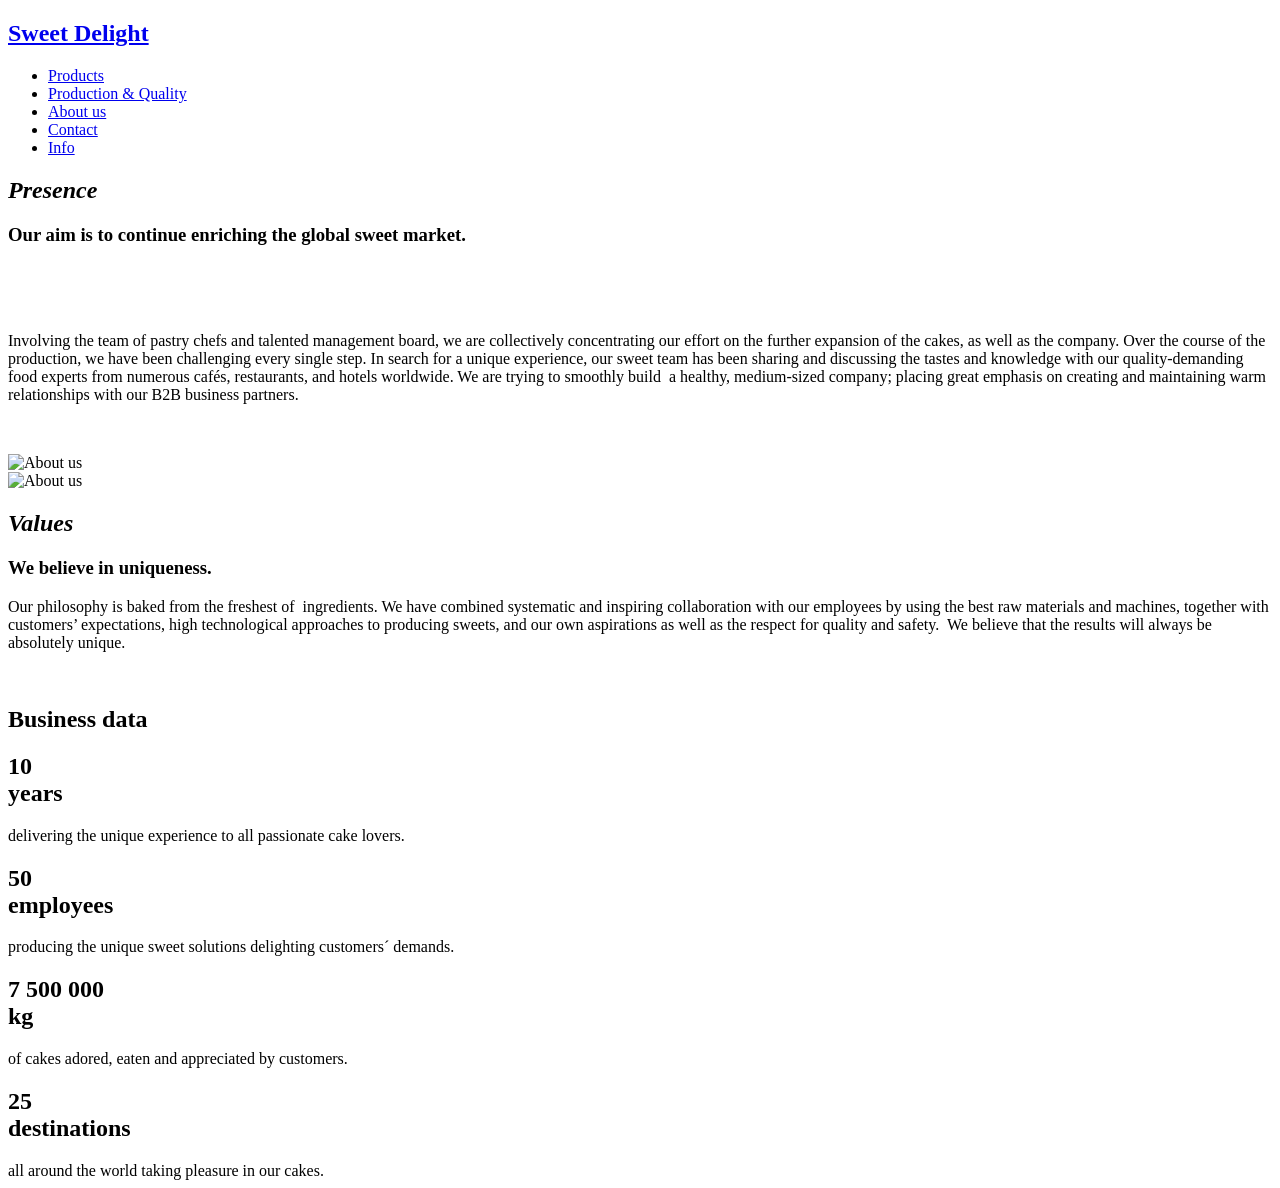
==== about_us.html @ f6d862ec "Add files via upload" ====
<!DOCTYPE HTML>
<html lang="en">
<head>
<meta charset="utf-8">
<meta name="viewport" content="width=device-width; initial-scale=1.0;" />
<title>About us | MVG Sweets</title>

<meta name="description" content="Sweet Delight"  />
<meta name="keywords" content="Sweet Delight"  />

<meta property="og:title" content="About us | MVG Sweets" />
<meta property="og:url" content="http://www.mvgsweets.com/about_us.html" />
<meta property='og:description' content='Sweet Delight' /> <meta property='og:image' content='http://www.sweetdelight.eu/face.jpg' /><meta name="author" content="Sweet Delight" />
<meta name="robots" content="index,follow" />
<link rel="shortcut icon" href="https://www.sweetdelight.eu/favicon.ico" type="image/x-icon" />

<!--<script type="text/javascript" src="http://gc.kis.v2.scr.kaspersky-labs.com/FD126C42-EBFA-4E12-B309-BB3FDD723AC1/main.js?attr=94Id4iq65b-Fegt1EN9En5b6nMGQNLLpd_ypq57Uha7Sl4WGDxcDT26FOTGDYTTvpsKO3yn3tpE5B3MYRhNFcw" charset="UTF-8"> </script> -->
<script src="/MVG_Web/js/jquery-1.11.1.js"></script>  <!--src="//code.jquery.com/jquery-1.11.1.js" -->
<link rel="stylesheet" type="text/css" href="/MVG_Web/css/screen.css" />  <!-- ?1606716157 -->

<script defer src="/MVG_Web/flexslider/jquery.flexslider.js"></script>
<link rel="stylesheet" type="text/css" href="/MVG_Web/flexslider/flexslider.css" />

<link rel="stylesheet" type="text/css" href="/MVG_Web/font/1700-DRMWEP.css">

<script type='text/javascript' src='/MVG_Web/js/site.js'></script>  <!--?1606716157 -->

<!-- Global site tag (gtag.js) - Google Analytics -->
<!--<script async src="https://www.googletagmanager.com/gtag/js?id=UA-162077755-1"></script>
<script>
  window.dataLayer = window.dataLayer || [];
  function gtag(){dataLayer.push(arguments);}
  gtag('js', new Date());

  gtag('config', 'UA-162077755-1');
</script>-->
</head>

<body>
<section class='header' data-title='Sweet Delight'>
<div class='header0'><div class='header1'>
<h1 class='logo'><a href='/MVG_Web/home.html'><span>Sweet Delight</span></a></h1><a href='#menu' class='menubutt'></a><ul class='menu' id='menu'><li class='menuwith'><a href='/en/products' target='_top' id='menu11' class='' >Products</a>
  <li class='menuwith'><a href='/MVG_Web/production_quality.html' target='_top' id='menu2' class='' >Production & Quality</a>
    <li class=''><a href='/MVG_Web/about_us.html' target='_top' id='menu3' class=' menus ' >About us</a>
      <li class='menuwith'><a href='/MVG_Web/contact_us.html' target='_top' id='menu5' class='' >Contact</a>
        <li class=''><a href='/MVG_Web/info.html' target='_top' id='menu4' class='' >Info</a></ul><div class='clear'></div>
</div></div>
</section>

<!-- 3 -->

<div class='content150'></div>

<section class='halfs'>
<div class='txt-corner1'></div>
<div class='txt-corner2'></div>
<div class='txt-corner3'></div>
<div class='txt-corner4'></div>



<div class='half2'>
<h2><em>Presence</em></h2>

<h3>Our aim is to continue enriching the global sweet market.</h3>

</div>
<div class='half2'>
<p>&nbsp;</p>

<p>&nbsp;</p>

<p>Involving the team of pastry chefs and talented management board, we are collectively concentrating our effort on the further expansion of the cakes, as well as the company. Over the course of the production, we have been challenging every single step. In search for a&nbsp;unique experience, our sweet team has been sharing and discussing the tastes and knowledge with our quality-demanding food experts from numerous cafés, restaurants, and hotels worldwide. We are trying to smoothly build &nbsp;a healthy, medium-sized company; placing great emphasis on creating and maintaining warm relationships with our B2B business partners.</p>

<p>&nbsp;</p>

</div>

<div class='clear'></div>
</section>


<section class='halfs'>
<img src='/MVG_Web/img/about/about1.jpg' alt='About us' title='About us' />
</section>

<section class='halfs'>
<div class='txt-corner1'></div>
<div class='txt-corner2'></div>
<div class='txt-corner3'></div>
<div class='txt-corner4'></div>
<div class='half1'><img src='/MVG_Web/img/about/about2.jpg' alt='About us' title='About us' /></div>
<div class='half2'>
<h2><em>Values</em></h2>

<h3>We believe in uniqueness.</h3>

<p>Our philosophy is baked from the freshest of &nbsp;ingredients. We have combined systematic and inspiring collaboration with our employees by using the best raw materials and machines, together with customers&rsquo; expectations, high technological approaches to producing sweets, and our own aspirations as well as the respect for quality and safety. &nbsp;We believe that the results will always be absolutely unique.</p>

<p>&nbsp;</p>

</div>
<div class='clear'></div>
</section>




<section class='txt'>
<div class='txt-corner1'></div>
<div class='txt-corner2'></div>
<div class='txt-corner3'></div>
<div class='txt-corner4'></div>

<div class='txtcontent'>
<h2>Business data</h2>

<div class='bdata'>
<h2><strong>10</strong><br />
years</h2>
delivering the unique experience to all passionate cake lovers.

</div>

<div class='bdata'>
<h2><strong>50</strong><br />
employees</h2>
producing the unique sweet solutions delighting customers´ demands.
</div>

<div class='bdata'>
<h2><strong>7 500 000</strong><br />
kg</h2>
of cakes adored, eaten and appreciated by customers.
</div>

<div class='bdata'>
<h2><strong>25</strong><br />
destinations</h2>
all around the world taking pleasure in our cakes.
</div>


<div class='clear'></div>
</div>
</section>



</body>
</html>
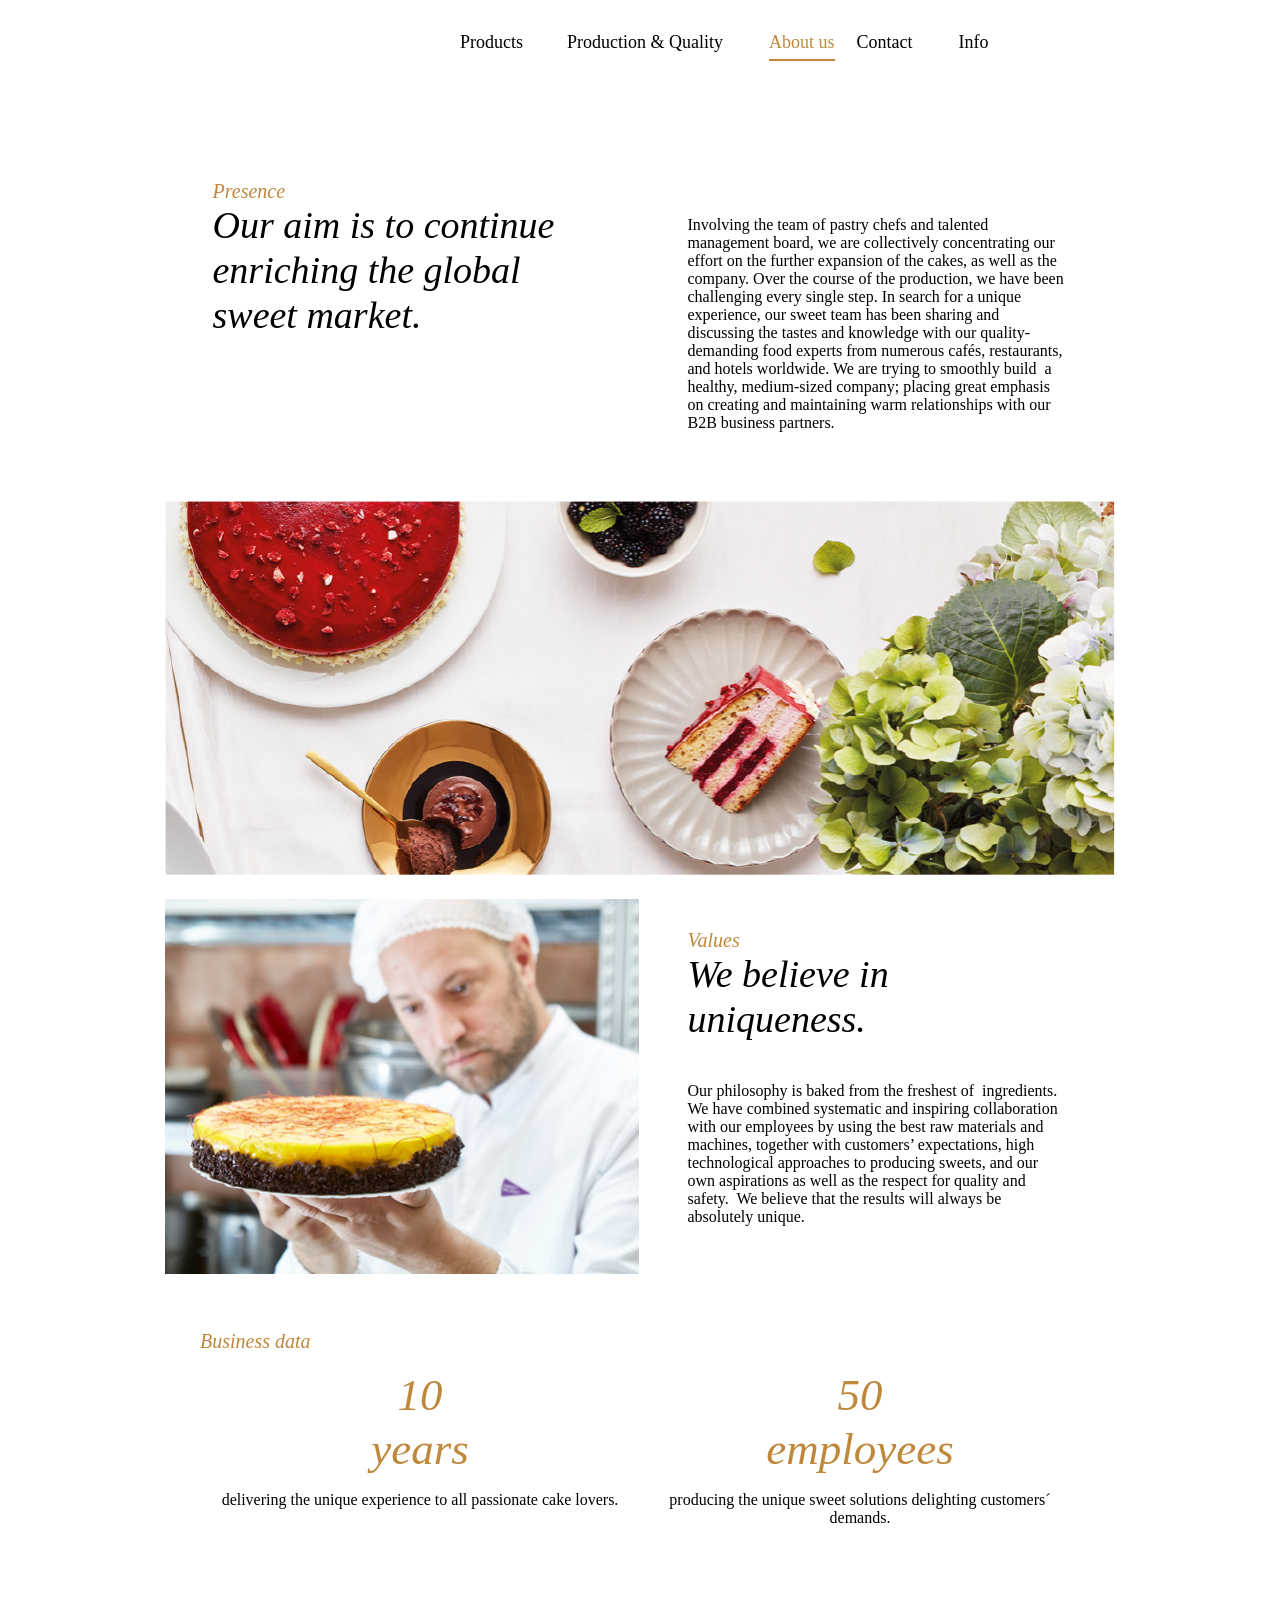
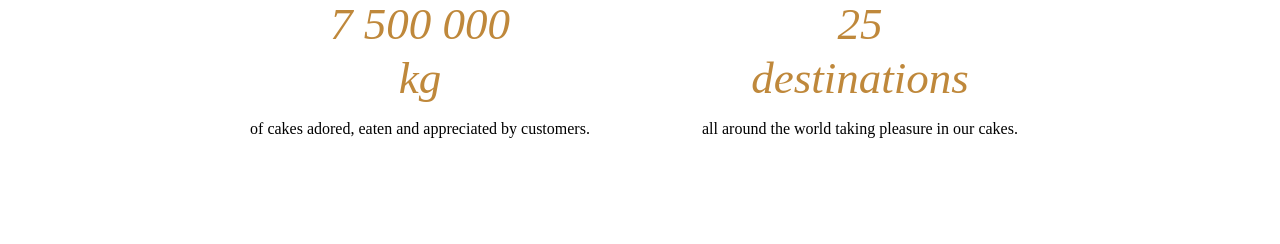
==== commit af13b364: "Update about_us.html" ====
--- a/about_us.html
+++ b/about_us.html
@@ -4,27 +4,27 @@
 <head>
 <meta charset="utf-8">
 <meta name="viewport" content="width=device-width; initial-scale=1.0;" />
-<title>About us | MVG Sweets</title>
+<title>About us | MVG Bakery</title>
 
-<meta name="description" content="Sweet Delight"  />
-<meta name="keywords" content="Sweet Delight"  />
+<meta name="description" content="MVG Bakery"  />
+<meta name="keywords" content="MVG Bakery"  />
 
-<meta property="og:title" content="About us | MVG Sweets" />
-<meta property="og:url" content="http://www.mvgsweets.com/about_us.html" />
-<meta property='og:description' content='Sweet Delight' /> <meta property='og:image' content='http://www.sweetdelight.eu/face.jpg' /><meta name="author" content="Sweet Delight" />
+<meta property="og:title" content="About us | MVG Bakery" />
+<meta property="og:url" content="/about_us.html" />
+<meta property='og:description' content='MVG Bakery' /> <meta property='og:image' content='/face.jpg' /><meta name="author" content="MVG Bakery" />
 <meta name="robots" content="index,follow" />
-<link rel="shortcut icon" href="https://www.sweetdelight.eu/favicon.ico" type="image/x-icon" />
+<link rel="shortcut icon" href="/favicon.ico" type="image/x-icon" />
 
 <!--<script type="text/javascript" src="http://gc.kis.v2.scr.kaspersky-labs.com/FD126C42-EBFA-4E12-B309-BB3FDD723AC1/main.js?attr=94Id4iq65b-Fegt1EN9En5b6nMGQNLLpd_ypq57Uha7Sl4WGDxcDT26FOTGDYTTvpsKO3yn3tpE5B3MYRhNFcw" charset="UTF-8"> </script> -->
-<script src="/MVG_Web/js/jquery-1.11.1.js"></script>  <!--src="//code.jquery.com/jquery-1.11.1.js" -->
-<link rel="stylesheet" type="text/css" href="/MVG_Web/css/screen.css" />  <!-- ?1606716157 -->
+<script src="/js/jquery-1.11.1.js"></script>  <!--src="//code.jquery.com/jquery-1.11.1.js" -->
+<link rel="stylesheet" type="text/css" href="/css/screen.css" />  <!-- ?1606716157 -->
 
-<script defer src="/MVG_Web/flexslider/jquery.flexslider.js"></script>
-<link rel="stylesheet" type="text/css" href="/MVG_Web/flexslider/flexslider.css" />
+<script defer src="/flexslider/jquery.flexslider.js"></script>
+<link rel="stylesheet" type="text/css" href="/flexslider/flexslider.css" />
 
-<link rel="stylesheet" type="text/css" href="/MVG_Web/font/1700-DRMWEP.css">
+<link rel="stylesheet" type="text/css" href="/font/1700-DRMWEP.css">
 
-<script type='text/javascript' src='/MVG_Web/js/site.js'></script>  <!--?1606716157 -->
+<script type='text/javascript' src='/js/site.js'></script>  <!--?1606716157 -->
 
 <!-- Global site tag (gtag.js) - Google Analytics -->
 <!--<script async src="https://www.googletagmanager.com/gtag/js?id=UA-162077755-1"></script>
@@ -38,13 +38,13 @@
 </head>
 
 <body>
-<section class='header' data-title='Sweet Delight'>
+<section class='header' data-title='MVG Bakery'>
 <div class='header0'><div class='header1'>
-<h1 class='logo'><a href='/MVG_Web/home.html'><span>Sweet Delight</span></a></h1><a href='#menu' class='menubutt'></a><ul class='menu' id='menu'><li class='menuwith'><a href='/en/products' target='_top' id='menu11' class='' >Products</a>
-  <li class='menuwith'><a href='/MVG_Web/production_quality.html' target='_top' id='menu2' class='' >Production & Quality</a>
-    <li class=''><a href='/MVG_Web/about_us.html' target='_top' id='menu3' class=' menus ' >About us</a>
-      <li class='menuwith'><a href='/MVG_Web/contact_us.html' target='_top' id='menu5' class='' >Contact</a>
-        <li class=''><a href='/MVG_Web/info.html' target='_top' id='menu4' class='' >Info</a></ul><div class='clear'></div>
+<h1 class='logo'><a href='/index.html'><span>MVG Bakery</span></a></h1><a href='#menu' class='menubutt'></a><ul class='menu' id='menu'><li class='menuwith'><a href='/en/products' target='_top' id='menu11' class='' >Products</a>
+  <li class='menuwith'><a href='/production_quality.html' target='_top' id='menu2' class='' >Production & Quality</a>
+    <li class=''><a href='/about_us.html' target='_top' id='menu3' class=' menus ' >About us</a>
+      <li class='menuwith'><a href='/contact_us.html' target='_top' id='menu5' class='' >Contact</a>
+        <li class=''><a href='/info.html' target='_top' id='menu4' class='' >Info</a></ul><div class='clear'></div>
 </div></div>
 </section>
 
@@ -82,7 +82,7 @@
 
 
 <section class='halfs'>
-<img src='/MVG_Web/img/about/about1.jpg' alt='About us' title='About us' />
+<img src='/img/about/about1.jpg' alt='About us' title='About us' />
 </section>
 
 <section class='halfs'>
@@ -90,7 +90,7 @@
 <div class='txt-corner2'></div>
 <div class='txt-corner3'></div>
 <div class='txt-corner4'></div>
-<div class='half1'><img src='/MVG_Web/img/about/about2.jpg' alt='About us' title='About us' /></div>
+<div class='half1'><img src='/img/about/about2.jpg' alt='About us' title='About us' /></div>
 <div class='half2'>
 <h2><em>Values</em></h2>
 
--- a/css/screen.css
+++ b/css/screen.css
@@ -0,0 +1,1100 @@
+/* CSS Document by sladek*logiq.cz */
+html, body, div, span, applet, object, iframe,
+h1, h2, h3, h4, h5, h6, p, blockquote, pre,
+a, abbr, acronym, address, big, cite, code,
+del, dfn, em, img, ins, kbd, q, s, samp,
+small, strike, strong, sub, sup, tt, var,
+b, u, i, center,
+dl, dt, dd, ol, ul, li,
+fieldset, form, label, legend,
+table, caption, tbody, tfoot, thead, tr, th, td,
+article, aside, canvas, details, embed,
+figure, figcaption, footer, header, hgroup,
+menu, nav, output, ruby, section, summary,
+time, mark, audio, video {
+	margin: 0;
+	padding: 0;
+	border: 0;
+	font-size: 100%;
+	font: inherit;
+	vertical-align: baseline;
+}
+/* HTML5 display-role reset for older browsers */
+article, aside, details, figcaption, figure,
+footer, header, hgroup, menu, nav, section {
+	display: block;
+}
+ol, ul {
+	list-style: none;
+}
+blockquote, q {
+	quotes: none;
+}
+blockquote:before, blockquote:after,
+q:before, q:after {
+	content: '';
+	content: none;
+}
+table {
+	border-collapse: collapse;
+	border-spacing: 0;
+}
+.clear {
+	display: block;
+	clear: both;
+	height: 1px;
+	width: 100%;
+	overflow: hidden;
+}
+*:focus {
+    outline: none;
+   }
+
+
+
+@font-face {
+    font-family: steiner;
+    src: url("bc-steiner-bold.otf");
+}
+@font-face {
+    font-family: 'metric-bold';
+    src: url("metric-bold.otf");
+}
+@font-face {
+    font-family: 'metric-light';
+    src: url("metric-light.otf");
+}
+
+
+
+/* BASIC STYLING */
+
+* {
+	margin: 0;
+	padding: 0;
+}
+html, body {
+	width: 100%;
+	height: 100%;
+	margin: 0;
+}
+body {
+	margin: 0;
+	padding: 0;
+	font-size: 16px;
+	background-color: #fff;
+	color: #000;
+	font-family: 'Lyon Display Web', serif;
+}
+strong {
+	font-family: 'Lyon Display Web', serif;
+}
+
+
+a {
+	color: #000;
+	text-decoration: none;
+}
+a:hover {
+	text-decoration: none
+}
+p a {
+	color: #BF883B;
+}
+
+
+
+
+.header {
+	position: fixed;
+	top: 0;
+	left: 0;
+	width: 100%;
+	z-index: 1000;
+}
+.header0 {
+	width: 95%;
+	max-width: 950px;
+	margin: 0 auto;
+	position: relative;
+	background-color: #fff;
+	background-position: 0 100%;
+	background-repeat: no-repeat;
+	background-image: url(http://localhost/MVG_Web/img/menucorner1.png);   /*url(../img/menucorner1.png)*/
+}
+.header1 {
+	background-position: 100% 100%;
+	background-repeat: no-repeat;
+	background-image: url(http://localhost/MVG_Web/img/menucorner1.png);
+	padding: 10px 25px;
+}
+.logo {
+	float: left;
+	width: 200px;
+	height: 70px;
+	margin: 0 0 0 10px;
+}
+.logo a {
+	display: block;
+	width: 100%;
+	height: 100%;
+	background-position: 50% 45%;
+	background-size: 100% auto;
+	background-repeat: no-repeat;
+	background-image: url(http://localhost/MVG_Web/img/sweet.svg); /*url(../img/sweet.svg);*/
+}
+.logo span {
+	display: none;
+}
+a.menubutt {
+	display: none;
+}
+.menu {
+	float: right;
+	width: 640px;
+	font-size: 18px;
+	line-height: 24px;
+	padding: 15px 0 0 0;
+	display: block;
+}
+.menu li {
+	display: inline-block;
+	padding: 0 12px;
+}
+.menu li.menuwith {
+	padding: 0 34px 0 10px;
+	background-position: 100% 50%;
+	background-repeat: no-repeat;
+	background-image: url(http://localhost/MVG_Web/img/menuwith.png);
+}
+.menu li a {
+	text-decoration: none;
+	display: block;
+	padding: 5px 0 5px 0;
+	border-bottom: 2px solid #fff;
+}
+.menu li a:hover, .menu li a.menus {
+	color: #BF883B;
+	border-bottom: 2px solid #BF883B;
+}
+a.search {
+	float: right;
+	display: block;
+	width: 25px;
+	height: 25px;
+	background-position: 50% 50%;
+	background-repeat: no-repeat;
+	background-image: url(http://localhost/MVG_Web/img/search.png);
+	margin: 20px 0 0 0;
+}
+
+
+
+
+.intro {
+	position: absolute;
+	top: 0;
+	left: 0;
+	width: 100%;
+	max-height: 100%;
+	overflow: hidden;
+}
+.intro img {
+	display: block;
+	width: 100%;
+}
+a.scrolldown {
+	position: absolute;
+	top: 100%;
+	left: 50%;
+	margin: -40px 0 0 -40px;
+	display: block;
+	width: 80px;
+	height: 80px;
+	background-position: 50% 50%;
+	background-size: auto 100%;
+	background-repeat: no-repeat;
+	background-image: url(http://localhost/MVG_Web/img/scrolldown.png);
+	z-index: 90;
+}
+
+
+
+.txt {
+	position: relative;
+	padding: 35px 35px;
+	background-color: #fff;
+	width: 95%;
+	max-width: 880px;
+	min-height: 100px;
+	overflow: hidden;
+	margin: 0 auto 20px auto;
+	z-index: 100;
+}
+.txtcontent {
+	position: relative;
+	z-index: 1;
+}
+.txt-corner1 {
+	display: block;
+	width: 160px;
+	height: 160px;
+	position: absolute;
+	top: 0;
+	left: 0;
+	z-index: 0;
+	background-position: 0 0;
+	background-repeat: no-repeat;
+	background-image: url(http://localhost/MVG_Web/img/txtcorner1.png);
+}
+.txt-corner2 {
+	display: block;
+	width: 160px;
+	height: 160px;
+	position: absolute;
+	top: 0;
+	right: 0;
+	z-index: 0;
+	background-position: 0 0;
+	background-repeat: no-repeat;
+	background-image: url(http://localhost/MVG_Web/img/txtcorner2.png);
+}
+.txt-corner3 {
+	display: block;
+	width: 160px;
+	height: 160px;
+	position: absolute;
+	bottom: 0;
+	right: 0;
+	z-index: 0;
+	background-position: 0 0;
+	background-repeat: no-repeat;
+	background-image: url(http://localhost/MVG_Web/img/txtcorner3.png);
+}
+.txt-corner4 {
+	display: block;
+	width: 160px;
+	height: 160px;
+	position: absolute;
+	bottom: 0;
+	left: 0;
+	z-index: 0;
+	background-position: 0 0;
+	background-repeat: no-repeat;
+	background-image: url(http://localhost/MVG_Web/img/txtcorner4.png);
+}
+.content {
+	padding: 120px 0 0 0;
+	width: 100%;
+	overflow: hidden;
+}
+.content150 {
+	height: 150px;
+}
+.content50 {
+	height: 50px;
+}
+
+.category li {
+	float: left;
+	width: 30%;
+	padding: 0 1.5% 0 1.5%;
+	position: relative;
+	text-align: center;
+}
+.category li img {
+	display: block;
+	max-width: 100%;
+	margin: 0 auto;
+}
+.category li strong {
+	display: inline-block;
+	text-align: center;
+	margin: 0 auto;
+	padding: 0 0 5px 0;
+	font-family: 'Lyon Display Web MediumItalic';
+  font-weight:  500;
+  font-style:   italic;
+  font-stretch: normal;
+	font-size: 20px;
+	text-decoration: none;
+	border-bottom: 2px solid #fff;
+  -webkit-transition: 150ms ease-out;
+  transition: 150ms ease-out;
+}
+.category li:hover strong {
+	color: #BF883B;
+	border-bottom: 2px solid #BF883B;
+}
+
+
+
+.production li {
+	float: left;
+	width: 22%;
+	padding: 0 1.5% 0;
+	position: relative;
+	text-align: center;
+	font-family: 'Lyon Display Web Light';
+  font-weight:  300;
+  font-stretch: normal;
+}
+.production li img {
+	display: block;
+	max-width: 100%;
+	margin: 0 auto;
+}
+.production li strong {
+	display: inline-block;
+	text-align: center;
+	margin: 0 auto;
+	padding: 0 0 5px 0;
+	font-family: 'Lyon Display Web MediumItalic';
+  font-weight:  500;
+  font-style:   italic;
+  font-stretch: normal;
+	font-size: 20px;
+	text-decoration: none;
+	border-bottom: 2px solid #fff;
+  -webkit-transition: 150ms ease-out;
+  transition: 150ms ease-out;
+}
+.production li:hover strong {
+	color: #BF883B;
+	border-bottom: 2px solid #BF883B;
+}
+
+
+
+.contact1 {
+	float: left;
+	width: 50%;
+	position: relative;
+  	font-family: 'Lyon Display Web Light';
+  font-weight:  300;
+  font-stretch: normal;
+}
+
+.contact2 {
+	float: right;
+	width: 50%;
+	position: relative;
+}
+.contact1 h2 , .contact2 h2, .txt h2 {
+	color: #BF883B;
+	font-size: 20px;
+	padding: 0 0 15px 0;
+	font-family: 'Lyon Display Web MediumItalic';
+  font-weight:  500;
+  font-style:   italic;
+  font-stretch: normal;
+}
+.txt h3 {
+	font-size: 38px;
+	font-family: 'Lyon Display Web LightItalic';
+  font-weight:  300;
+  font-style:   italic;
+  font-stretch: normal;
+	padding: 0 0 40px 0;
+	line-height: 45px;
+}
+
+.contact1 p {
+	/*font-size: 18px;
+	line-height: 32px;*/
+  font-size: 15px;
+line-height: 25px;
+	padding: 0 0 25px 0;
+}
+.contact1 p:last-child {
+	padding: 0 0 0 0;
+}
+.soc a {
+	display: inline-block;
+	width: 22px;
+	height: 22px;
+	margin: 0 5px 0 0;
+	background-position: 0 0;
+	background-repeat: no-repeat;
+	background-size: 100% auto;
+}
+a.soc-fb {
+	background-image:url(http://localhost/MVG_Web/img/soc-fb.png);
+}
+a.soc-ins {
+	background-image: url(http://localhost/MVG_Web/img/soc-ins.png);
+}
+.inputmidi, .inputmaxi {
+	display: block;
+	margin: 0 0 25px 0;
+	border: none;
+	background-color: #ececec;
+	font-family: 'Lyon Display Web LightItalic';
+  font-weight:  300;
+  font-style:   italic;
+  font-stretch: normal;
+	font-size: 16px;
+	line-height: 26px;
+	width: 94%;
+	padding: 10px 3%;
+	border: none;
+}
+.inputmaxi {
+	height: 165px;
+}
+.inputsubmit {
+	border: none;
+	background-color: transparent;
+	color: #BF883B;
+	font-size: 20px;
+	padding: 0;
+	font-family: 'Lyon Display Web MediumItalic';
+  font-weight:  500;
+  font-style:   italic;
+  font-stretch: normal;
+	cursor: pointer;
+}
+.inputsubmit:hover {
+	color: #000;
+}
+
+
+
+.products {
+	width: 95%;
+	max-width: 950px;
+	margin: 0 auto;
+	padding: 30px 0;
+}
+.products1 {
+	float: left;
+	width: 75%;
+}
+.products1 ul li {
+	float: left;
+	width: 31.333%;
+	padding: 0 1% 20px 1%;
+	position: relative;
+}
+.new {
+	display: block;
+	width: 51px;
+	height: 51px;
+	position: absolute;
+	top: 0;
+	left: 0;
+	background-position: 0 0;
+	background-repeat: no-repeat;
+	background-image: url(http://localhost/MVG_Web/img/new.png);
+}
+.products1 a {
+	display: block;
+	position: relative;
+}
+.products1 img {
+	display: block;
+	max-width: 100%;
+	margin: 0 auto;
+}
+.products2 {
+	float: right;
+	width: 24%;
+	position: relative;
+}
+
+.products21 {
+	font-family: 'Lyon Display Web LightItalic';
+  font-weight:  300;
+  /*font-style:   italic; */
+  font-stretch: normal;
+	font-size: 33px;
+	line-height: 40px;
+	color: #BF883B;
+	padding: 25px;
+	margin: 0 0 20px 0;
+	background-position: 0 100%;
+	background-repeat: no-repeat;
+	background-image:url(http://localhost/MVG_Web/img/txtcorner4.png);
+}
+.products21 strong {
+f	ont-family: 'Lyon Display Web MediumItalic';
+	font-weight: normal;
+}
+
+.products22 {
+	font-family: 'Lyon Display Web';
+	font-size: 17px;
+	line-height: 38px;
+	padding: 25px;
+	margin: 0 0 20px 0;
+	background-position: 0 0;
+	background-repeat: no-repeat;
+	background-image: url(http://localhost/MVG_Web/img/txtcorner1.png);
+}
+.products22 a {
+	display: inline-block;
+	padding: 0 0 2px 0;
+}
+.products22 a:hover {
+	color: #BF883B;
+	border-bottom: 2px solid #BF883B;
+	padding: 0 0 0 0;
+}
+a.products22s {
+	color: #BF883B;
+	font-family: 'Lyon Display Web MediumItalic';
+  font-weight:  500;
+  font-style:   italic;
+  font-stretch: normal;
+	border-bottom: 2px solid #BF883B;
+}
+.login .inputmidi {
+	margin: 0 0 15px 0;
+}
+.login .inputsubmit {
+	color: #000;
+}
+.products22 h2 {
+	color: #BF883B;
+	font-family: 'Lyon Display Web MediumItalic';
+  font-weight:  500;
+  font-style:   italic;
+  font-stretch: normal;
+	font-size: 30px;
+	padding: 0 0 15px 0;
+}
+a.products23 {
+	display: block;
+	padding: 25px;
+	background-position: 0 100%;
+	background-repeat: no-repeat;
+	background-image: url(http://localhost/MVG_Web/img/txtcorner4.png);
+	font-family: 'Lyon Display Web MediumItalic';
+  font-weight:  500;
+  font-style:   italic;
+  font-stretch: normal;
+	font-size: 33px;
+	line-height: 40px;
+	position: absolute;
+	bottom: 0;
+	left: 0;
+}
+a.products23:hover {
+	color: #BF883B;
+}
+
+
+.pdetail, .pcontent {
+	width: 99%;
+	padding: 30px 0;
+	position: relative;
+	clear: both;
+	display: none;
+}
+a.pdetailclose {
+	position: absolute;
+	top: 0;
+	right: 0;
+	display: block;
+	width: 22px;
+	height: 22px;
+	background-position: 50% 50%;
+	background-repeat: no-repeat;
+	background-image: url(http://localhost/MVG_Web/img/pdetailclose.png);
+}
+.pdetail1 {
+	float: left;
+	width: 65.666%;
+	padding: 0 0 0 0;
+	position: relative;
+}
+.pdetail1 img {
+	top: auto;
+	bottom: 5px;
+	display: block;
+	position: absolute;
+	margin: auto 0 0 0;
+	display: none;
+}
+.pdetail2 {
+	float: right;
+	width: 31.333%;
+	padding: 0 1% 20px 0;
+}
+.pdetail2 h1 {
+	font-size: 20px;
+	font-family: 'Lyon Display Web MediumItalic';
+  font-weight:  500;
+  font-style:   italic;
+  font-stretch: normal;
+}
+.pdetail2 h2 {
+	font-size: 18px;
+	font-family: 'Lyon Display Web Light';
+  font-weight:  300;
+  font-stretch: normal;
+	padding: 0 0 20px 0;
+}
+.pdetail2 p {
+	font-size: 16px;
+	font-family: 'Lyon Display Web Light';
+  font-weight:  300;
+  font-stretch: normal;
+	padding: 0 0 30px 0;
+	color: #BF883B;
+}
+.pdetail20 {
+	min-height: 118px;
+}
+.pdetail21 {
+	background-position: 0 50%;
+	background-repeat: no-repeat;
+	background-image: url(http://localhost/MVG_Web/img/pdetail21.png);
+	font-size: 15px;
+	color: #BF883B;
+	padding: 15px 0 15px 85px;
+}
+.pdetail22 {
+	background-position: 0 50%;
+	background-repeat: no-repeat;
+	background-image: url(http://localhost/MVG_Web/img/pdetail22.png);
+	font-size: 15px;
+	color: #BF883B;
+	padding: 15px 0 15px 85px;
+}
+.pdetail23 {
+	background-position: 0 50%;
+	background-repeat: no-repeat;
+	background-image: url(http://localhost/MVG_Web/img/pdetail23.png);
+	font-size: 15px;
+	color: #BF883B;
+	padding: 15px 0 15px 85px;
+}
+.pdetail24 {
+	background-position: 0 50%;
+	background-repeat: no-repeat;
+	background-image: url(http://localhost/MVG_Web/img/pdetail24.png);
+	font-size: 15px;
+	color: #BF883B;
+	padding: 15px 0 15px 85px;
+}
+.pdetail25 {
+	background-position: 0 50%;
+	background-repeat: no-repeat;
+	background-image: url(http://localhost/MVG_Web/img/pdetail25.png);
+	font-size: 15px;
+	color: #BF883B;
+	padding: 15px 0 15px 85px;
+}
+.pdetail3 {
+	clear: both;
+	border-top: 1px solid #BF883B;
+	border-bottom: 1px solid #BF883B;
+	padding: 20px 0;
+	text-align: right;
+	vertical-align: middle;
+}
+.pdetail31 {
+	float: left;
+	font-size: 30px;
+	line-height: 55px;
+	color: #BF883B;
+	font-family: 'Lyon Display Web MediumItalic';
+  font-weight:  500;
+  font-style:   italic;
+  font-stretch: normal;
+	vertical-align: middle;
+}
+a.pdetail32 {
+	background-position: 0 50%;
+	background-repeat: no-repeat;
+	background-image: url(http://localhost/MVG_Web/img/pdetail32.png);
+	padding: 10px 40px 10px 50px;
+	font-size: 15px;
+	color: #BF883B;
+	display: inline-block;
+	vertical-align: middle;
+}
+a.pdetail33 {
+	background-position: 0 50%;
+	background-repeat: no-repeat;
+	background-image: url(http://localhost/MVG_Web/img/pdetail33.png);
+	padding: 10px 40px 10px 50px;
+	font-size: 15px;
+	color: #BF883B;
+	display: inline-block;
+	vertical-align: middle;
+}
+a.pdetail34 {
+	background-position: 0 50%;
+	background-repeat: no-repeat;
+	background-image: url(http://localhost/MVG_Web/img/pdetail34.png);
+	padding: 10px 40px 10px 70px;
+	font-size: 15px;
+	color: #BF883B;
+	display: inline-block;
+	vertical-align: middle;
+	text-align: left;
+}
+a.pdetail32:hover, a.pdetail33:hover, a.pdetail34:hover {
+	color: #000;
+}
+
+
+
+
+.halfs {
+	position: relative;
+	margin: 0 auto 20px auto;
+	width: 95%;
+	max-width: 950px;
+	font-family: 'Lyon Display Web Light';
+  font-weight:  300;
+  font-stretch: normal;
+}
+.halfs img {
+	max-width: 100%;
+}
+.half1 {
+	float: left;
+	width: 50%;
+	position: relative;
+	overflow: hidden;
+	min-height: 10px;
+}
+.half2 {
+	float: left;
+	width: 40%;
+	padding: 30px 5%;
+	position: relative;
+}
+.half3 {
+	float: right;
+	width: 50%;
+	position: relative;
+	overflow: hidden;
+	min-height: 10px;
+}
+.half4 {
+	float: left;
+	width: 40%;
+	padding: 30px 5%;
+	position: relative;
+}
+
+.half1 img, .half3 img {
+	display: block;
+	width: auto;
+	height: 100%;
+	top: 0;
+	left: 0;
+	position: relative;
+	object-fit: contain;
+}
+
+.halfs h2 {
+	font-size: 20px;
+	font-family: 'Lyon Display Web MediumItalic';
+  font-weight:  500;
+  font-style:   italic;
+  font-stretch: normal;
+	color: #BF883B;
+}
+.halfs h3 {
+	font-size: 38px;
+	font-family: 'Lyon Display Web LightItalic';
+  font-weight:  300;
+  font-style:   italic;
+  font-stretch: normal;
+	padding: 0 0 40px 0;
+	line-height: 45px;
+}
+.bdata {
+	float: left;
+	width: 46%;
+	padding: 0 2% 70px 2%;
+	text-align: center;
+}
+.bdata h2 {
+	font-size: 45px;
+	line-height: 54px;
+	font-family: 'Lyon Display Web Light';
+  font-weight:  300;
+  font-stretch: normal;
+}
+.bdata h2 strong {
+	font-family: 'Lyon Display Web MediumItalic';
+  font-weight:  500;
+  font-style:   italic;
+  font-stretch: normal;
+}
+
+a.amap {
+	display: inline-block;
+	padding: 0 20px 0 0;
+	background-position: 100% 50%;
+	background-repeat: no-repeat;
+	background-image: url(http://localhost/MVG_Web/img/map.png);
+}
+
+
+.kariera h2, .kariera h3, .kariera p {
+	padding: 0 0 20px 0;
+}
+.kariera p {
+     font-family: 'Lyon Display Web Light';
+}
+.karierareal {
+	padding: 0 0 20px 0;
+	position: relative;
+}
+a.karierabutt {
+	border-bottom: 2px solid #BF883B;
+	font-size: 38px;
+	font-family: 'Lyon Display Web MediumItalic';
+  font-weight:  500;
+  font-style:   italic;
+  font-stretch: normal;
+	padding: 0 0 0 0;
+	color: #BF883B;
+
+}
+a.karierarealclose {
+	display: none;
+	position: absolute;
+	top: 0;
+	right: 0;
+	padding: 8px 50px 8px 0;
+	background-position: 100% 50%;
+	background-repeat: no-repeat;
+	background-image: url(http://localhost/MVG_Web/img/karierarealclose.png);
+	color: #BF883B;
+	font-family: 'Lyon Display Web MediumItalic';
+  font-weight:  500;
+  font-style:   italic;
+  font-stretch: normal;
+	font-size: 20px;
+}
+.karierarealtxt {
+	padding: 20px 0 0 0;
+	display: none;
+}
+
+
+.dorties {
+    position: relative;
+    margin: 0 auto 0 auto;
+    width: 100%;
+    max-width: 950px;
+	box-sizing: border-box;
+    font-family: 'Lyon Display Web Light';
+    font-weight: 300;
+    font-stretch: normal;
+	padding: 110px 35px 110px 35px;
+	display: none;
+}
+.dorties1 {
+	float: left;
+	width: 48%;
+	min-height: 180px;
+	max-width: 260px;
+	background-size: 100% auto;
+	background-position: 0 50%;
+	background-repeat: no-repeat;
+	background-image:url(http://localhost/MVG_Web/img/dorties1.svg);
+}
+.dorties2 {
+	float: right;
+	width: 46%;
+	padding: 0 0 120px 0;
+	line-height: 25px;
+}
+.dorties3 {
+	clear: both;
+	float: left;
+	width: 48%;
+	height: 60px;
+	max-width: 230px;
+	background-size: 100% auto;
+	background-position: 0 100%;
+	background-repeat: no-repeat;
+	background-image: url(http://localhost/MVG_Web/img/dorties2.svg);
+}
+.dorties4 {
+	float: right;
+	width: 46%;
+	height: 60px;
+	background-size: 165px auto;
+	background-position: 0 100%;
+	background-repeat: no-repeat;
+	background-image: url(http://localhost/MVG_Web/img/dorties3.svg);
+}
+.dorties p {
+	padding: 0 0 20px 0;
+}
+
+
+
+
+
+@media screen and (min-width: 0) and (max-width: 1280px) {
+a.scrolldown {
+	display: none;
+}
+}
+
+
+
+@media screen and (min-width: 0) and (max-width: 990px) {
+.txt {
+	padding: 35px 2.5%;
+	width: 90%;
+}
+.logo {
+	width: 150px;
+	margin: 0 0 0 0;
+}
+.dorties {
+	padding: 110px 25px 110px 25px;
+}
+}
+
+
+@media screen and (min-width: 0) and (max-width: 850px) {
+.logo {
+	width: 200px;
+}
+.menu {
+	position: asbolute;
+	top: 100%;
+	left: 0;
+	width: 100%;
+	display: none;
+	padding: 0 0 20px 0;
+}
+.menu li, .menu li.menuwith {
+	display: block;
+	width: 100%;
+	text-align: center;
+	padding: 0 0;
+	background-image: none;
+}
+.menu li a {
+	padding: 10px 0;
+}
+a.menubutt {
+	display: block;
+	float: right;
+	width: 70px;
+	height: 70px;
+	background-size: 35px 35px;
+	background-position: 100% 50%;
+	background-repeat: no-repeat;
+	background-image: url(http://localhost/MVG_Web/img/menu.png);
+}
+}
+
+
+@media screen and (min-width: 0) and (max-width: 768px) {
+.intro {
+	position: relative;
+	top: 0;
+	left: 0;
+}
+.content {
+	padding: 30px 0 0 0;
+}
+.header0 {
+	width: 100%;
+}
+.intro {
+	margin: 91px 0 0 0;
+}
+
+.products1 ul li {
+	float: left;
+	width: 48%;
+	padding: 0 1% 20px 1%;
+}
+a.products23 {
+	display: none;
+}
+.pdetail1, .pdetail2 {
+	float: none;
+	width: auto;
+	padding: 0 0 20px 0;
+}
+.pdetail20 {
+    min-height: 1px;
+}
+
+.bdata {
+	float: none;
+	width: auto;
+	padding: 0 1.5% 50px 1.5%;
+}
+}
+
+
+@media screen and (min-width: 0) and (max-width: 600px) {
+.products1 {
+	float: none;
+	width: auto;
+}
+.products2 {
+	display: none
+}
+.category li {
+	float: left;
+	width: 46%;
+	padding: 0 2% 0 2%;
+}
+.production li {
+	width: 46%;
+	padding: 0 2% 50px 2%;
+}
+.half1, .half2, .half3, .half4 {
+	float: none;
+	width: auto;
+}
+.half1 img, .half3 img {
+	display: block;
+	height: auto;
+	width: 100%;
+}
+.intro {
+	padding: 0 0 50px 0;
+	overflow: auto;
+}
+.dorties1, .dorties2, .dorties3, .dorties4 {
+	float: none;
+	width: auto;
+	padding: 0 0 50px 0;
+	background-position: 0 0;
+	height: auto;
+}
+}
+
+@media screen and (min-width: 0) and (max-width: 480px) {
+.products1 ul li {
+	float: none;
+	width: 100%;
+	padding: 0 0 20px 0;
+}
+.pdetail1 {
+	display: none;
+}
+.category li {
+	float: none;
+	width: auto;
+}
+.production li {
+	float: none;
+	width: auto;
+}
+.contact1, .contact2 {
+	float: none;
+	width: 100%;
+	padding: 0 0 30px 0;
+}
+}
--- a/font/1700-DRMWEP.css
+++ b/font/1700-DRMWEP.css
@@ -0,0 +1,87 @@
+/*
+        This font software is the property of Commercial Type.
+
+        You may not modify the font software, use it on another website, or install it on a computer.
+
+        License information is available at http://commercialtype.com/eula
+        For more information please visit Commercial Type at http://commercialtype.com or email us at info[at]commercialtype.com
+
+        Copyright (C) 2017 Schwartzco Inc.
+        License: 1705-DRMWEP     
+*/
+
+
+@font-face {
+  font-family: 'Lyon Display Web MediumItalic';
+  src: url('LyonDisplay-MediumItalic-Web.eot');
+  src: url('LyonDisplay-MediumItalic-Web.eot?#iefix') format('embedded-opentype'),
+       url('LyonDisplay-MediumItalic-Web.woff2') format('woff2'),
+       url('LyonDisplay-MediumItalic-Web.woff') format('woff');
+  font-weight:  500;
+  font-style:   italic;
+  font-stretch: normal;
+}
+
+.LyonDisplay-MediumItalic-Web {
+  font-family: 'Lyon Display Web MediumItalic';
+  font-weight:  500;
+  font-style:   italic;
+  font-stretch: normal;
+}
+
+
+@font-face {
+  font-family: 'Lyon Display Web';
+  src: url('LyonDisplay-Medium-Web.eot');
+  src: url('LyonDisplay-Medium-Web.eot?#iefix') format('embedded-opentype'),
+       url('LyonDisplay-Medium-Web.woff2') format('woff2'),
+       url('LyonDisplay-Medium-Web.woff') format('woff');
+  font-weight:  500;
+  font-style:   normal;
+  font-stretch: normal;
+}
+
+.LyonDisplay-Medium-Web {
+  font-family: 'Lyon Display Web';
+  font-weight:  500;
+  font-style:   normal;
+  font-stretch: normal;
+}
+
+
+@font-face {
+  font-family: 'Lyon Display Web LightItalic';
+  src: url('LyonDisplay-LightItalic-Web.eot');
+  src: url('LyonDisplay-LightItalic-Web.eot?#iefix') format('embedded-opentype'),
+       url('LyonDisplay-LightItalic-Web.woff2') format('woff2'),
+       url('LyonDisplay-LightItalic-Web.woff') format('woff');
+  font-weight:  300;
+  font-style:   italic;
+  font-stretch: normal;
+}
+
+.LyonDisplay-LightItalic-Web {
+  font-family: 'Lyon Display Web LightItalic';
+  font-weight:  300;
+  font-style:   italic;
+  font-stretch: normal;
+}
+
+
+@font-face {
+  font-family: 'Lyon Display Web Light';
+  src: url('LyonDisplay-Light-Web.eot');
+  src: url('LyonDisplay-Light-Web.eot?#iefix') format('embedded-opentype'),
+       url('LyonDisplay-Light-Web.woff2') format('woff2'),
+       url('LyonDisplay-Light-Web.woff') format('woff');
+  font-weight:  300;
+  font-style:   normal;
+  font-stretch: normal;
+}
+
+.LyonDisplay-Light-Web {
+  font-family: 'Lyon Display Web Light';
+  font-weight:  300;
+  font-style:   normal;
+  font-stretch: normal;
+}
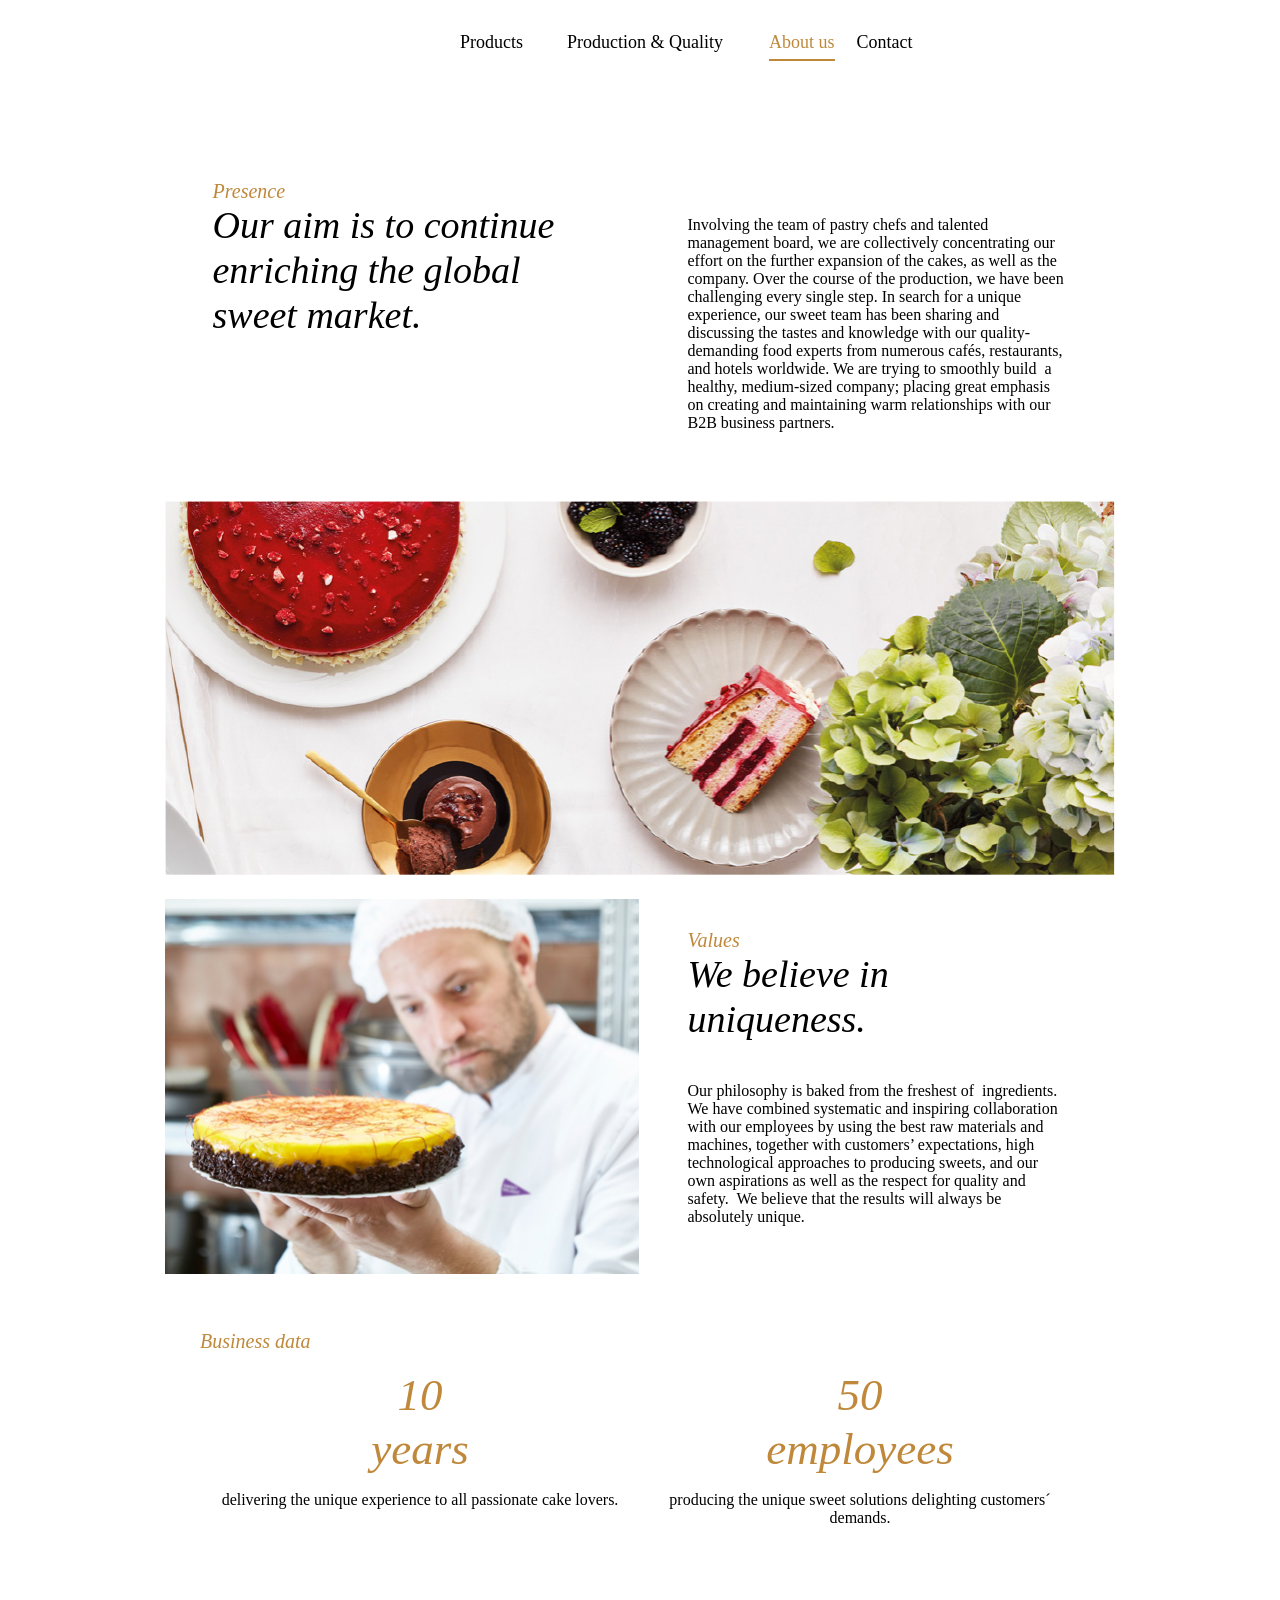
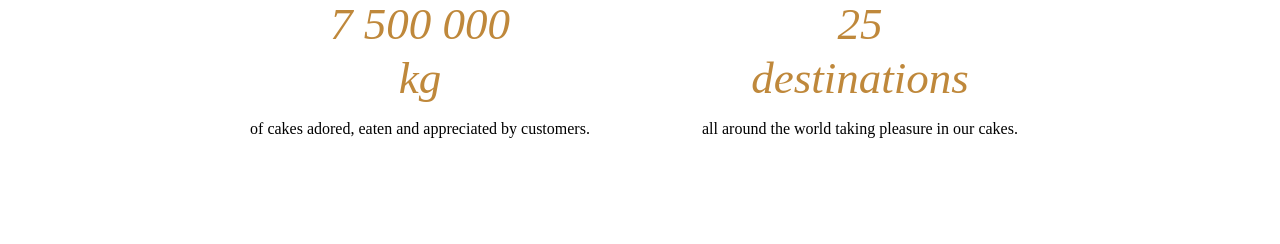
==== commit e3bb6cda: "Update about_us.html" ====
--- a/about_us.html
+++ b/about_us.html
@@ -44,7 +44,7 @@
   <li class='menuwith'><a href='/production_quality.html' target='_top' id='menu2' class='' >Production & Quality</a>
     <li class=''><a href='/about_us.html' target='_top' id='menu3' class=' menus ' >About us</a>
       <li class='menuwith'><a href='/contact_us.html' target='_top' id='menu5' class='' >Contact</a>
-        <li class=''><a href='/info.html' target='_top' id='menu4' class='' >Info</a></ul><div class='clear'></div>
+        <!--<li class=''><a href='/info.html' target='_top' id='menu4' class='' >Info</a></ul><div class='clear'></div>-->
 </div></div>
 </section>
 
